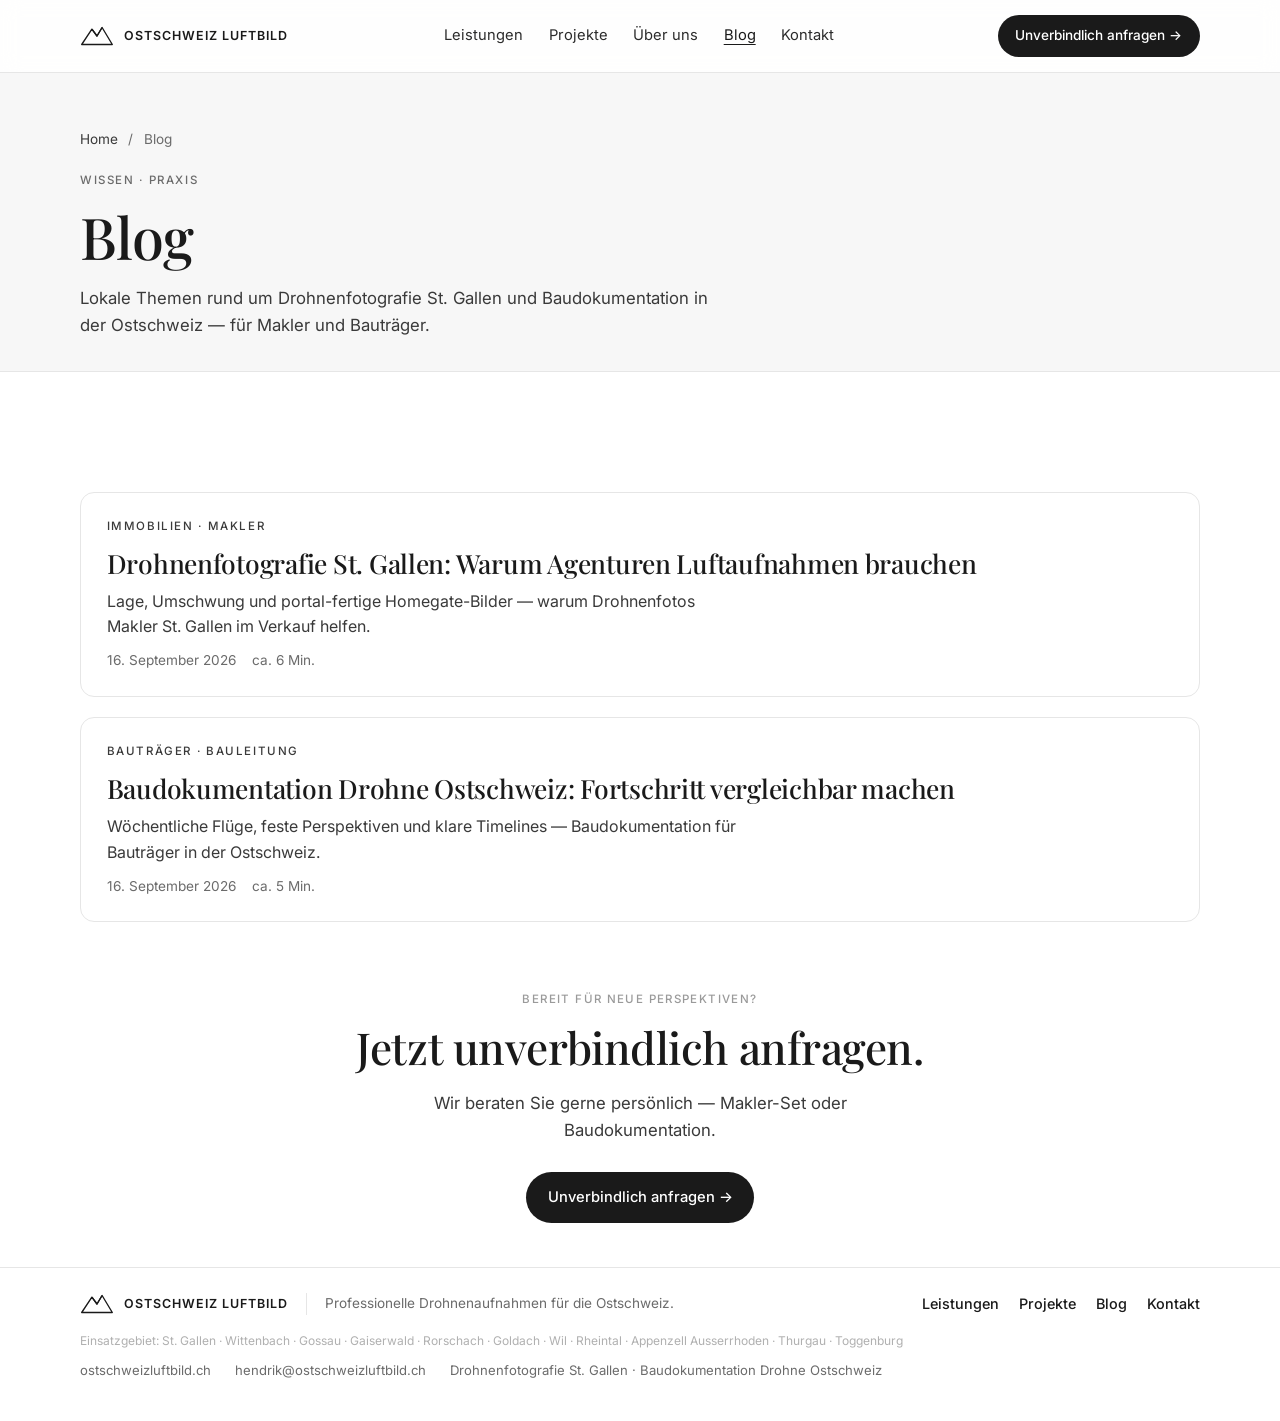
==== blog/index.html @ 4bad4fb1 "Initial Ostschweiz Luftbild site Static DE site with SEO, blog posts, CNAME for ostschweizluftbild.c" ====
<!DOCTYPE html>
<html lang="de-CH">
<head>
  <meta charset="utf-8">
  <meta name="viewport" content="width=device-width, initial-scale=1">
  <title>Blog | Ostschweiz Luftbild — Drohnenfotografie &amp; Baudokumentation</title>
  <meta name="description" content="Blog von Ostschweiz Luftbild: Drohnenfotografie St. Gallen für Makler und Baudokumentation Drohne Ostschweiz für Bauträger. Tipps, Praxis, lokale SEO-Themen.">
  <link rel="canonical" href="https://ostschweizluftbild.ch/blog/">
  <link rel="alternate" hreflang="de-CH" href="https://ostschweizluftbild.ch/blog/">
  <link rel="alternate" hreflang="de" href="https://ostschweizluftbild.ch/blog/">
  <link rel="alternate" hreflang="x-default" href="https://ostschweizluftbild.ch/blog/">
  <meta name="robots" content="index,follow,max-image-preview:large">
  <meta name="author" content="Ostschweiz Luftbild · Hendrik Aeppli">
  <meta property="og:type" content="website">
  <meta property="og:locale" content="de_CH">
  <meta property="og:site_name" content="Ostschweiz Luftbild">
  <meta property="og:url" content="https://ostschweizluftbild.ch/blog/">
  <meta property="og:title" content="Blog | Ostschweiz Luftbild">
  <meta property="og:description" content="Beiträge zu Drohnenfotografie St. Gallen und Baudokumentation Drohne Ostschweiz.">
  <meta property="og:image" content="https://ostschweizluftbild.ch/assets/og-image.jpg">
  <meta property="og:image:width" content="1200">
  <meta property="og:image:height" content="630">
  <meta name="twitter:card" content="summary_large_image">
  <meta name="twitter:title" content="Blog | Ostschweiz Luftbild">
  <meta name="twitter:description" content="Drohnenfotografie St. Gallen &amp; Baudokumentation Ostschweiz.">
  <meta name="twitter:image" content="https://ostschweizluftbild.ch/assets/og-image.jpg">
  <link rel="icon" href="../assets/logo-mark.svg" type="image/svg+xml">
  <link rel="preconnect" href="https://fonts.googleapis.com">
  <link rel="preconnect" href="https://fonts.gstatic.com" crossorigin>
  <link href="https://fonts.googleapis.com/css2?family=Inter:wght@400;500;600&family=Playfair+Display:wght@500;600&display=swap" rel="stylesheet">
  <link rel="stylesheet" href="../styles.css">
  <script type="application/ld+json">
  {
    "@context": "https://schema.org",
    "@type": "Blog",
    "name": "Ostschweiz Luftbild Blog",
    "url": "https://ostschweizluftbild.ch/blog/",
    "description": "Beiträge zu Drohnenfotografie St. Gallen und Baudokumentation Drohne Ostschweiz.",
    "publisher": {
      "@type": "Organization",
      "name": "Ostschweiz Luftbild",
      "url": "https://ostschweizluftbild.ch/",
      "email": "hendrik@ostschweizluftbild.ch"
    },
    "blogPost": [
      {
        "@type": "BlogPosting",
        "headline": "Drohnenfotografie St. Gallen: Warum Agenturen Luftaufnahmen brauchen",
        "url": "https://ostschweizluftbild.ch/blog/drohnenfotografie-st-gallen.html",
        "datePublished": "2026-09-16"
      },
      {
        "@type": "BlogPosting",
        "headline": "Baudokumentation Drohne Ostschweiz: Fortschritt vergleichbar machen",
        "url": "https://ostschweizluftbild.ch/blog/baudokumentation-drohne-ostschweiz.html",
        "datePublished": "2026-09-16"
      }
    ]
  }
  </script>
  <script type="application/ld+json">
  {
    "@context": "https://schema.org",
    "@type": "BreadcrumbList",
    "itemListElement": [
      { "@type": "ListItem", "position": 1, "name": "Home", "item": "https://ostschweizluftbild.ch/" },
      { "@type": "ListItem", "position": 2, "name": "Blog", "item": "https://ostschweizluftbild.ch/blog/" }
    ]
  }
  </script>
</head>
<body>
  <header class="site-header site-header--solid">
    <div class="container nav">
      <a class="logo" href="../" aria-label="Ostschweiz Luftbild — Startseite">
        <svg viewBox="0 0 40 28" fill="none" aria-hidden="true"><path d="M2 24 L14 6 L20 14 L26 4 L38 24 Z" stroke="currentColor" stroke-width="1.6" stroke-linejoin="round"/><path d="M14 6 L20 14 L26 4" stroke="currentColor" stroke-width="1.6" stroke-linejoin="round"/></svg>
        <span>Ostschweiz Luftbild</span>
      </a>
      <button class="nav-toggle" type="button" aria-label="Menü öffnen" aria-expanded="false"><span></span></button>
      <ul class="nav-links">
        <li><a href="../#leistungen">Leistungen</a></li>
        <li><a href="../#projekte">Projekte</a></li>
        <li><a href="../#ueber-uns">Über uns</a></li>
        <li><a class="is-active" href="./">Blog</a></li>
        <li><a href="../#kontakt">Kontakt</a></li>
      </ul>
      <a class="btn btn--dark btn--nav nav-cta" href="../#kontakt">Unverbindlich anfragen →</a>
    </div>
  </header>

  <main>
    <header class="page-hero">
      <div class="container">
        <nav aria-label="Brotkrumen">
          <ol class="breadcrumb">
            <li><a href="../">Home</a></li>
            <li aria-hidden="true">/</li>
            <li>Blog</li>
          </ol>
        </nav>
        <p class="eyebrow">Wissen · Praxis</p>
        <h1>Blog</h1>
        <p class="lead">Lokale Themen rund um Drohnenfotografie St. Gallen und Baudokumentation in der Ostschweiz — für Makler und Bauträger.</p>
      </div>
    </header>

    <section class="section" aria-label="Beiträge">
      <div class="container">
        <div class="blog-list">
          <a class="blog-card" href="drohnenfotografie-st-gallen.html">
            <p class="eyebrow">Immobilien · Makler</p>
            <h2>Drohnenfotografie St. Gallen: Warum Agenturen Luftaufnahmen brauchen</h2>
            <p>Lage, Umschwung und portal-fertige Homegate-Bilder — warum Drohnenfotos Makler St. Gallen im Verkauf helfen.</p>
            <p class="card-meta"><time datetime="2026-09-16">16. September 2026</time><span>ca. 6 Min.</span></p>
          </a>
          <a class="blog-card" href="baudokumentation-drohne-ostschweiz.html">
            <p class="eyebrow">Bauträger · Bauleitung</p>
            <h2>Baudokumentation Drohne Ostschweiz: Fortschritt vergleichbar machen</h2>
            <p>Wöchentliche Flüge, feste Perspektiven und klare Timelines — Baudokumentation für Bauträger in der Ostschweiz.</p>
            <p class="card-meta"><time datetime="2026-09-16">16. September 2026</time><span>ca. 5 Min.</span></p>
          </a>
        </div>
      </div>
    </section>

    <div class="closing-sheet" id="abschluss">
      <section class="section final-cta" aria-labelledby="cta-title">
        <div class="container">
          <p class="eyebrow">Bereit für neue Perspektiven?</p>
          <h2 id="cta-title">Jetzt unverbindlich anfragen.</h2>
          <p class="lead">Wir beraten Sie gerne persönlich — Makler-Set oder Baudokumentation.</p>
          <a class="btn btn--dark" href="../#kontakt">Unverbindlich anfragen →</a>
        </div>
      </section>

      <footer class="site-footer">
        <div class="container">
          <div class="footer-row">
            <div class="footer-brand">
              <a class="logo" href="../">
                <svg viewBox="0 0 40 28" fill="none" aria-hidden="true"><path d="M2 24 L14 6 L20 14 L26 4 L38 24 Z" stroke="currentColor" stroke-width="1.6" stroke-linejoin="round"/><path d="M14 6 L20 14 L26 4" stroke="currentColor" stroke-width="1.6" stroke-linejoin="round"/></svg>
                <span>Ostschweiz Luftbild</span>
              </a>
              <span class="tag">Professionelle Drohnenaufnahmen für die Ostschweiz.</span>
            </div>
            <ul class="footer-links">
              <li><a href="../#leistungen">Leistungen</a></li>
              <li><a href="../#projekte">Projekte</a></li>
              <li><a href="./">Blog</a></li>
              <li><a href="../#kontakt">Kontakt</a></li>
            </ul>
          </div>
          <p class="footer-geo">Einsatzgebiet: St. Gallen · Wittenbach · Gossau · Gaiserwald · Rorschach · Goldach · Wil · Rheintal · Appenzell Ausserrhoden · Thurgau · Toggenburg</p>
          <div class="footer-meta">
            <span>ostschweizluftbild.ch</span>
            <a href="mailto:hendrik@ostschweizluftbild.ch">hendrik@ostschweizluftbild.ch</a>
            <span>Drohnenfotografie St. Gallen · Baudokumentation Drohne Ostschweiz</span>
          </div>
        </div>
      </footer>
    </div>
  </main>

  <script src="../js/main.js" defer></script>
</body>
</html>
---- styles.css ----
/* Ostschweiz Luftbild — homepage mockup v2 match */
:root {
  --ink: #1A1A1A;
  --ink-soft: #3A3A3A;
  --muted: #6B6B6B;
  --line: #E6E6E6;
  --bg: #FFFFFF;
  --bg-soft: #F7F7F7;
  --accent: #2F5F9E;
  --radius: 14px;
  --radius-pill: 999px;
  --shadow: 0 8px 30px rgba(0,0,0,.06);
  --max: 1120px;
  --nav-h: 72px;
  --font-sans: "Inter", system-ui, -apple-system, Segoe UI, Roboto, sans-serif;
  --font-serif: "Playfair Display", Georgia, "Times New Roman", serif;
}

*, *::before, *::after { box-sizing: border-box; }
html { scroll-behavior: smooth; }
body {
  margin: 0;
  font-family: var(--font-sans);
  color: var(--ink);
  background: var(--bg);
  line-height: 1.6;
  -webkit-font-smoothing: antialiased;
  text-rendering: optimizeLegibility;
}
img { max-width: 100%; height: auto; display: block; }
a { color: inherit; text-decoration: none; }
a:hover { opacity: .85; }
button { font: inherit; cursor: pointer; border: 0; background: none; }
.container { width: min(100% - 2.5rem, var(--max)); margin-inline: auto; }
.sr-only {
  position: absolute; width: 1px; height: 1px; padding: 0; margin: -1px;
  overflow: hidden; clip: rect(0,0,0,0); white-space: nowrap; border: 0;
}
:focus-visible {
  outline: 2px solid var(--accent);
  outline-offset: 3px;
}

/* Typography */
.eyebrow {
  font-size: .72rem;
  letter-spacing: .14em;
  text-transform: uppercase;
  font-weight: 500;
  color: var(--muted);
  margin: 0 0 .85rem;
}
h1, h2, .serif { font-family: var(--font-serif); font-weight: 500; letter-spacing: -.01em; line-height: 1.15; }
h1 { font-size: clamp(2.4rem, 5vw, 3.6rem); margin: 0 0 1rem; }
h2 { font-size: clamp(1.85rem, 3.4vw, 2.55rem); margin: 0 0 1rem; }
.lead { font-size: 1.05rem; color: var(--ink-soft); max-width: 36rem; }
.muted { color: var(--muted); }

/* Buttons */
.btn {
  display: inline-flex;
  align-items: center;
  gap: .55rem;
  padding: .85rem 1.35rem;
  border-radius: var(--radius-pill);
  font-size: .92rem;
  font-weight: 500;
  transition: transform .2s ease, background .2s ease, color .2s ease, box-shadow .2s ease;
  white-space: nowrap;
}
.btn:hover { transform: translateY(-1px); opacity: 1; }
.btn--dark { background: var(--ink); color: #fff; }
.btn--dark:hover { background: #000; }
.btn--light { background: #fff; color: var(--ink); }
.btn--light:hover { box-shadow: var(--shadow); }
.btn--nav { padding: .65rem 1.1rem; font-size: .85rem; }
.link-accent {
  color: var(--accent);
  font-weight: 500;
  text-decoration: underline;
  text-underline-offset: 3px;
}
.link-accent:hover { opacity: .8; }

/* Nav — over hero, light */
.site-header {
  position: absolute;
  inset: 0 0 auto 0;
  z-index: 50;
  color: #fff;
}
.nav {
  display: flex;
  align-items: center;
  justify-content: space-between;
  gap: 1.5rem;
  min-height: var(--nav-h);
  padding-block: .75rem;
}
.logo {
  display: inline-flex;
  align-items: center;
  gap: .65rem;
  font-size: .78rem;
  letter-spacing: .08em;
  font-weight: 600;
  text-transform: uppercase;
  flex-shrink: 0;
}
.logo svg { width: 34px; height: 24px; color: currentColor; }
.nav-links {
  display: flex;
  align-items: center;
  gap: 1.6rem;
  list-style: none;
  margin: 0;
  padding: 0;
  font-size: .92rem;
}
.nav-links a { opacity: .92; }
.nav-links a:hover { opacity: 1; text-decoration: underline; text-underline-offset: 4px; }
.nav-cta { margin-left: .5rem; }
.nav-toggle {
  display: none;
  width: 44px; height: 44px;
  border-radius: 10px;
  border: 1px solid rgba(255,255,255,.35);
  color: #fff;
  align-items: center;
  justify-content: center;
}
.nav-toggle span {
  display: block; width: 18px; height: 1.5px; background: currentColor; position: relative;
}
.nav-toggle span::before, .nav-toggle span::after {
  content: ""; position: absolute; left: 0; width: 18px; height: 1.5px; background: currentColor;
}
.nav-toggle span::before { top: -6px; }
.nav-toggle span::after { top: 6px; }

/* Hero — full-bleed lakeside from mockup crop */
.hero {
  position: relative;
  min-height: min(88vh, 780px);
  display: flex;
  align-items: center;
  color: #fff;
  overflow: hidden;
}
.hero__media {
  position: absolute; inset: 0;
}
.hero__media img {
  width: 100%; height: 100%;
  object-fit: cover;
  object-position: 72% center; /* keep luxury apartments / lake on the right as in mockup */
}
.hero__media::after {
  content: "";
  position: absolute; inset: 0;
  background:
    linear-gradient(90deg, rgba(8,10,14,.58) 0%, rgba(8,10,14,.32) 42%, rgba(8,10,14,.12) 70%, rgba(8,10,14,.08) 100%),
    linear-gradient(180deg, rgba(8,10,14,.28) 0%, transparent 32%, rgba(8,10,14,.35) 100%);
}
.hero__content {
  position: relative;
  z-index: 1;
  padding: calc(var(--nav-h) + 2.5rem) 0 3rem;
  width: min(100% - 2.5rem, var(--max));
  margin-inline: auto;
}
.hero .eyebrow { color: rgba(255,255,255,.88); margin-bottom: 1rem; }
.hero h1 { max-width: 14ch; }
.hero .lead {
  color: rgba(255,255,255,.92);
  margin: 0 0 1.6rem;
  max-width: 32rem;
}
.hero-stats {
  display: flex;
  flex-wrap: wrap;
  gap: 0;
  margin-top: 2.75rem;
  padding-top: 0;
  border-top: 0;
  max-width: 46rem;
}
.hero-stat {
  padding-right: 2rem;
  margin-right: 2rem;
  border-right: 1px solid rgba(255,255,255,.35);
}
.hero-stat:last-child {
  border-right: 0;
  margin-right: 0;
  padding-right: 0;
}
.hero-stat strong {
  display: block;
  font-family: var(--font-serif);
  font-size: clamp(1.2rem, 2.2vw, 1.5rem);
  font-weight: 500;
  line-height: 1.15;
}
.hero-stat span {
  display: block;
  font-size: .85rem;
  opacity: .88;
  margin-top: .25rem;
}

/* Sections */
.section { padding: 5.5rem 0; }
.section--soft { background: var(--bg-soft); }
.section--trust { padding: 3.5rem 0 5rem; }
.section-head {
  display: grid;
  grid-template-columns: 1.15fr .85fr;
  gap: 2.5rem;
  align-items: end;
  margin-bottom: 2.75rem;
}
.section-head p { margin: 0; color: var(--ink-soft); font-size: 1rem; line-height: 1.65; }

/* Service cards */
.cards {
  display: grid;
  grid-template-columns: 1fr 1fr;
  gap: 1.5rem;
}
.card {
  background: #fff;
  border: 1px solid var(--line);
  border-radius: calc(var(--radius) + 4px);
  overflow: hidden;
  box-shadow: var(--shadow);
  display: flex;
  flex-direction: column;
  transition: transform .25s ease, box-shadow .25s ease;
}
.card:hover { transform: translateY(-3px); box-shadow: 0 14px 40px rgba(0,0,0,.08); opacity: 1; }
.card__media {
  aspect-ratio: 16 / 10;
  overflow: hidden;
  background: #ddd;
}
.card__media img { width: 100%; height: 100%; object-fit: cover; object-position: center; }
.card__body {
  padding: 1.25rem 1.35rem 1.35rem;
  display: flex;
  align-items: flex-start;
  justify-content: space-between;
  gap: 1rem;
}
.card__body h3 {
  font-family: var(--font-serif);
  font-size: 1.35rem;
  font-weight: 500;
  margin: 0 0 .35rem;
}
.card__body p { margin: 0; color: var(--muted); font-size: .95rem; }
.card-arrow {
  flex-shrink: 0;
  width: 40px; height: 40px;
  border-radius: 50%;
  border: 1px solid var(--line);
  display: grid; place-items: center;
  color: var(--ink);
  transition: background .2s, color .2s;
}
.card:hover .card-arrow { background: var(--ink); color: #fff; border-color: var(--ink); }
.section-cta { text-align: center; margin-top: 2.5rem; }

/* Trust row — 4 icons with vertical dividers */
.trust-row {
  display: grid;
  grid-template-columns: repeat(4, 1fr);
  gap: 0;
  padding: 0;
}
.trust-item {
  display: grid;
  grid-template-columns: auto 1fr;
  gap: .9rem;
  align-items: start;
  padding: .5rem 1.5rem;
  border-right: 1px solid var(--line);
}
.trust-item:first-child { padding-left: 0; }
.trust-item:last-child { border-right: 0; padding-right: 0; }
.trust-item svg {
  width: 28px; height: 28px;
  stroke: var(--ink); fill: none; stroke-width: 1.5;
  margin-top: .15rem;
}
.trust-item h3 {
  margin: 0 0 .2rem;
  font-size: .98rem;
  font-weight: 600;
  font-family: var(--font-sans);
}
.trust-item p {
  margin: 0;
  font-size: .88rem;
  color: var(--muted);
}

/* Heimat band + closing sheet (mockup bottom) */
.heimat {
  position: relative;
  min-height: 520px;
  display: flex;
  align-items: center;
  color: #fff;
  overflow: visible;
  z-index: 0;
  border: 0;
}
.heimat__media { position: absolute; inset: 0; border-radius: 0; overflow: hidden; }
.heimat__media img {
  width: 100%; height: 100%;
  object-fit: cover;
  object-position: 55% center;
}
.heimat__media::after {
  content: "";
  position: absolute; inset: 0;
  background: linear-gradient(90deg, rgba(12,14,18,.52) 0%, rgba(12,14,18,.25) 48%, rgba(12,14,18,.1) 100%);
}
.heimat__content { position: relative; z-index: 1; padding: 5.5rem 0 7.5rem; }
.heimat .eyebrow { color: rgba(255,255,255,.88); }
.heimat h2 { max-width: 14ch; color: #fff; }
.heimat .lead { color: rgba(255,255,255,.92); margin-bottom: 1.5rem; }

/* White sheet overlapping heimat — soft card, NO side borders/strokes */
.closing-sheet {
  position: relative;
  z-index: 2;
  margin: -4.5rem 0 0;
  background: #fff;
  border: 0;
  outline: 0;
  box-shadow: none;
  /* Large rounded top + bottom — continuous white sheet, no vertical umrandung */
  border-radius: 48px 48px 48px 48px;
  padding-top: .5rem;
  padding-bottom: 0;
  overflow: hidden;
}
@media (min-width: 900px) {
  .closing-sheet {
    border-radius: 72px;
    margin-top: -5.5rem;
  }
}
/* Kill any leftover borders on footer inside the sheet */
.closing-sheet .site-footer {
  border-top: 1px solid rgba(0,0,0,.06);
  border-left: 0;
  border-right: 0;
  border-bottom: 0;
}

/* Baudoku carousel */
.baudoku {
  display: grid;
  grid-template-columns: 1.55fr .85fr;
  gap: 2.5rem;
  align-items: center;
}

.baudoku-heading {
  font-size: clamp(1.55rem, 2.8vw, 2rem);
  margin: 0 0 .4rem;
}
.baudoku-seo {
  font-size: .92rem;
  margin: 0 0 1.1rem;
  max-width: 36rem;
}
.baudoku__quote {
  font-family: var(--font-serif);
  font-size: clamp(1.55rem, 2.6vw, 2.1rem);
  line-height: 1.25;
  margin: 0;
  max-width: 18ch;
  font-weight: 500;
}
.carousel {
  position: relative;
  display: grid;
  grid-template-columns: auto 1fr auto;
  gap: .75rem;
  align-items: center;
}
.carousel__viewport {
  overflow: hidden;
  border-radius: var(--radius);
}
.carousel__track {
  display: flex;
  gap: 1rem;
  overflow-x: auto;
  scroll-snap-type: x mandatory;
  scrollbar-width: none;
  -ms-overflow-style: none;
  padding-bottom: .25rem;
}
.carousel__track::-webkit-scrollbar { display: none; }
.carousel__slide {
  flex: 0 0 min(220px, 70%);
  scroll-snap-align: start;
  margin: 0;
}
.carousel__slide figcaption {
  font-size: .78rem;
  color: var(--muted);
  margin-bottom: .45rem;
}
.carousel__slide figcaption strong {
  color: var(--ink);
  font-weight: 600;
}
.carousel__slide img {
  width: 100%;
  aspect-ratio: 4 / 3;
  object-fit: cover;
  border-radius: 10px;
  background: #ddd;
}
.carousel__btn {
  width: 42px; height: 42px;
  border-radius: 50%;
  border: 1px solid var(--line);
  background: #fff;
  display: grid; place-items: center;
  color: var(--ink);
  transition: background .2s, color .2s;
}
.carousel__btn:hover { background: var(--ink); color: #fff; }
.carousel__btn:disabled { opacity: .35; cursor: not-allowed; }

/* BAZL strip */
.bazl {
  display: grid;
  grid-template-columns: 1.1fr 1.2fr auto;
  gap: 2rem;
  align-items: center;
  padding: 2.5rem;
  background: var(--bg-soft);
  border-radius: calc(var(--radius) + 6px);
  border: 1px solid var(--line);
}
.bazl p { margin: 0 0 1rem; color: var(--ink-soft); }
.bazl-badges {
  display: flex;
  flex-direction: column;
  gap: 1rem;
  color: var(--accent);
  font-weight: 600;
  font-size: .95rem;
  min-width: 10rem;
}
.bazl-badge {
  display: inline-flex;
  align-items: center;
  gap: .55rem;
}
.bazl-badge svg { width: 28px; height: 28px; }

/* Offer — conversion block only */
.offer {
  margin: 0 0 2.5rem;
  padding: 1.35rem 1.5rem;
  border: 1px dashed #cfcfcf;
  border-radius: var(--radius);
  background: #fff;
  display: flex;
  flex-wrap: wrap;
  gap: 1rem;
  align-items: center;
  justify-content: space-between;
}
.offer strong { font-weight: 600; }
.offer p { margin: 0; color: var(--ink-soft); max-width: 42rem; font-size: .95rem; }

/* Final CTA inside closing sheet */
.closing-sheet .final-cta {
  text-align: center;
  padding-top: 3.75rem;
  padding-bottom: 2.75rem;
}
.closing-sheet .final-cta .eyebrow {
  letter-spacing: .12em;
  color: #9a9a9a;
}
.closing-sheet .final-cta h2 {
  font-size: clamp(2rem, 4vw, 2.75rem);
  margin-bottom: .85rem;
}
.closing-sheet .final-cta .lead {
  margin-inline: auto;
  margin-bottom: 1.65rem;
  max-width: 34rem;
}
.closing-sheet .final-cta .btn { margin-top: .15rem; }

/* Contact */
.kontakt-grid {
  display: grid;
  grid-template-columns: 1fr 1fr;
  gap: 2.5rem;
  align-items: start;
}
.kontakt form {
  display: grid;
  gap: .9rem;
}
.field label {
  display: block;
  font-size: .85rem;
  font-weight: 500;
  margin-bottom: .35rem;
}
.field input, .field textarea, .field select {
  width: 100%;
  padding: .8rem .95rem;
  border: 1px solid var(--line);
  border-radius: 10px;
  font: inherit;
  background: #fff;
  color: var(--ink);
}
.field input:focus, .field textarea:focus, .field select:focus {
  outline: 2px solid var(--accent);
  outline-offset: 1px;
  border-color: transparent;
}
.form-note { font-size: .82rem; color: var(--muted); margin: 0; }
.contact-card {
  background: var(--bg-soft);
  border-radius: var(--radius);
  padding: 1.75rem;
  border: 1px solid var(--line);
}
.contact-card h3 {
  font-family: var(--font-serif);
  font-size: 1.4rem;
  margin: 0 0 .75rem;
  font-weight: 500;
}
.contact-card a { color: var(--accent); font-weight: 500; }

/* Footer — seamless under CTA sheet */
.closing-sheet .site-footer {
  border-top: 1px solid var(--line);
  padding: 1.5rem 0 2.5rem;
  background: transparent;
}
.site-footer {
  border-top: 1px solid var(--line);
  padding: 1.75rem 0 2.25rem;
}
.footer-row {
  display: flex;
  flex-wrap: wrap;
  align-items: center;
  justify-content: space-between;
  gap: 1.25rem;
}
.footer-brand {
  display: flex;
  flex-wrap: wrap;
  align-items: center;
  gap: .85rem 1.1rem;
  font-size: .9rem;
}
.footer-brand .logo { color: var(--ink); }
.footer-brand .tag {
  color: var(--muted);
  padding-left: 1.1rem;
  border-left: 1px solid var(--line);
  font-size: .85rem;
}
.footer-links {
  display: flex;
  flex-wrap: wrap;
  gap: 1.25rem;
  list-style: none;
  margin: 0;
  padding: 0;
  font-size: .9rem;
}
.footer-meta {
  margin-top: 1.25rem;
  display: flex;
  flex-wrap: wrap;
  gap: .75rem 1.5rem;
  font-size: .82rem;
  color: var(--muted);
}
.footer-meta a { color: var(--muted); }
.footer-meta a:hover { color: var(--ink); }

/* Mobile */
@media (max-width: 900px) {
  .nav-links, .nav-cta { display: none; }
  .nav-toggle { display: inline-flex; }
  .site-header.is-open {
    position: fixed;
    background: rgba(12,14,18,.96);
    inset: 0 0 auto 0;
    padding-bottom: 1rem;
  }
  .site-header.is-open .nav { flex-wrap: wrap; }
  .site-header.is-open .nav-links {
    display: flex;
    flex-direction: column;
    width: 100%;
    align-items: flex-start;
    gap: 1rem;
    padding: .5rem 0 1rem;
  }
  .site-header.is-open .nav-cta {
    display: inline-flex;
    margin: 0;
  }
  .section-head, .cards, .baudoku, .kontakt-grid, .bazl {
    grid-template-columns: 1fr;
  }
  .trust-row { grid-template-columns: 1fr 1fr; }
  .trust-item {
    border-right: 0;
    padding: 1rem 0;
    border-bottom: 1px solid var(--line);
  }
  .hero-stat {
    border-right: 0;
    margin: 0 1.5rem 1rem 0;
    padding: 0;
  }
  .bazl-badges { flex-direction: row; flex-wrap: wrap; gap: 1.25rem; }
  .footer-brand .tag { border-left: 0; padding-left: 0; width: 100%; }
}
@media (max-width: 560px) {
  .trust-row { grid-template-columns: 1fr; }
  .hero { min-height: 78vh; }
  .carousel__btn { display: none; }
  .carousel { grid-template-columns: 1fr; }
}
@media (prefers-reduced-motion: reduce) {
  html { scroll-behavior: auto; }
  *, *::before, *::after {
    animation-duration: .01ms !important;
    transition-duration: .01ms !important;
  }
}

/* FAQ */
.faq-list {
  display: grid;
  gap: .75rem;
  max-width: 44rem;
  margin-top: 1.5rem;
}
.faq-item {
  border: 1px solid var(--line);
  border-radius: var(--radius);
  background: #fff;
  padding: 0;
}
.faq-item summary {
  cursor: pointer;
  font-weight: 600;
  padding: 1rem 1.25rem;
  list-style: none;
}
.faq-item summary::-webkit-details-marker { display: none; }
.faq-item summary::after {
  content: "+";
  float: right;
  font-weight: 400;
  color: var(--muted);
}
.faq-item[open] summary::after { content: "–"; }
.faq-item p {
  margin: 0;
  padding: 0 1.25rem 1.15rem;
  color: var(--ink-soft);
  font-size: .98rem;
}

/* Footer geo line */
.footer-geo {
  margin: 1.25rem 0 0;
  font-size: .82rem;
  color: var(--muted);
  line-height: 1.5;
  max-width: 52rem;
}

.closing-sheet .footer-links a { color: var(--ink); font-weight: 500; }
.closing-sheet .footer-geo { margin-top: 1rem; font-size: .75rem; color: #b0b0b0; }
.closing-sheet .footer-meta { margin-top: .65rem; }

/* —— Interior / blog pages —— */
.site-header--solid {
  position: sticky;
  top: 0;
  color: var(--ink);
  background: rgba(255,255,255,.92);
  backdrop-filter: saturate(1.2) blur(10px);
  border-bottom: 1px solid var(--line);
}
.site-header--solid .nav-toggle span,
.site-header--solid .nav-toggle span::before,
.site-header--solid .nav-toggle span::after {
  background: var(--ink);
}
.site-header--solid .nav-links a.is-active {
  opacity: 1;
  text-decoration: underline;
  text-underline-offset: 4px;
}

.page-hero {
  padding: 3.5rem 0 2rem;
  background: var(--bg-soft);
  border-bottom: 1px solid var(--line);
}
.page-hero .breadcrumb {
  display: flex;
  flex-wrap: wrap;
  gap: .4rem .65rem;
  font-size: .85rem;
  color: var(--muted);
  margin: 0 0 1.25rem;
  list-style: none;
  padding: 0;
}
.page-hero .breadcrumb a { color: var(--ink-soft); }
.page-hero .breadcrumb a:hover { color: var(--accent); opacity: 1; }
.page-hero h1 { max-width: 22ch; }
.page-hero .lead { margin: 0; max-width: 40rem; }
.page-meta {
  display: flex;
  flex-wrap: wrap;
  gap: .5rem 1.25rem;
  margin: 1.25rem 0 0;
  font-size: .88rem;
  color: var(--muted);
}

.article {
  padding: 2.75rem 0 1rem;
}
.article__grid {
  display: grid;
  grid-template-columns: minmax(0, 1fr) 16rem;
  gap: 3rem;
  align-items: start;
}
.prose {
  max-width: 42rem;
  font-size: 1.05rem;
  color: var(--ink-soft);
}
.prose h2 {
  margin-top: 2.25rem;
  margin-bottom: .85rem;
  color: var(--ink);
  font-size: clamp(1.45rem, 2.4vw, 1.85rem);
}
.prose h3 {
  margin-top: 1.75rem;
  margin-bottom: .55rem;
  font-family: var(--font-serif);
  font-weight: 500;
  font-size: 1.2rem;
  color: var(--ink);
}
.prose p { margin: 0 0 1.1rem; }
.prose ul, .prose ol {
  margin: 0 0 1.25rem;
  padding-left: 1.2rem;
}
.prose li { margin-bottom: .45rem; }
.prose strong { color: var(--ink); font-weight: 600; }
.prose a { color: var(--accent); text-decoration: underline; text-underline-offset: 3px; }
.prose a:hover { opacity: .85; }
.prose blockquote {
  margin: 1.75rem 0;
  padding: 1.1rem 1.35rem;
  border-left: 3px solid var(--accent);
  background: var(--bg-soft);
  border-radius: 0 var(--radius) var(--radius) 0;
  color: var(--ink);
  font-family: var(--font-serif);
  font-size: 1.15rem;
  line-height: 1.45;
}

.article-aside {
  position: sticky;
  top: calc(var(--nav-h) + 1.25rem);
  padding: 1.25rem;
  background: var(--bg-soft);
  border: 1px solid var(--line);
  border-radius: var(--radius);
}
.article-aside h2 {
  font-family: var(--font-sans);
  font-size: .78rem;
  letter-spacing: .12em;
  text-transform: uppercase;
  font-weight: 600;
  margin: 0 0 .85rem;
  color: var(--muted);
}
.article-aside ul {
  list-style: none;
  margin: 0;
  padding: 0;
  display: grid;
  gap: .55rem;
}
.article-aside a {
  font-size: .92rem;
  color: var(--ink-soft);
  font-weight: 500;
}
.article-aside a:hover { color: var(--accent); opacity: 1; }
.article-aside .aside-cta {
  margin-top: 1.25rem;
  padding-top: 1.15rem;
  border-top: 1px solid var(--line);
  font-size: .9rem;
  color: var(--ink-soft);
}
.article-aside .aside-cta .btn { margin-top: .85rem; width: 100%; justify-content: center; }

.soft-offer {
  margin: 2.5rem 0 0;
  padding: 1.35rem 1.5rem;
  border: 1px solid var(--line);
  border-radius: var(--radius);
  background: #fff;
  max-width: 42rem;
}
.soft-offer p { margin: 0 0 1rem; color: var(--ink-soft); }
.soft-offer p:last-child { margin-bottom: 0; }

.blog-list {
  display: grid;
  gap: 1.25rem;
  margin-top: 2rem;
}
.blog-card {
  display: grid;
  gap: .65rem;
  padding: 1.5rem 1.6rem;
  border: 1px solid var(--line);
  border-radius: var(--radius);
  background: #fff;
  transition: box-shadow .2s ease, border-color .2s ease;
}
.blog-card:hover {
  opacity: 1;
  box-shadow: var(--shadow);
  border-color: #d8d8d8;
}
.blog-card .eyebrow { margin-bottom: .15rem; }
.blog-card h2 {
  font-size: clamp(1.35rem, 2.2vw, 1.65rem);
  margin: 0;
  color: var(--ink);
}
.blog-card p { margin: 0; color: var(--ink-soft); max-width: 40rem; }
.blog-card .card-meta {
  font-size: .85rem;
  color: var(--muted);
  display: flex;
  flex-wrap: wrap;
  gap: .5rem 1rem;
}

@media (max-width: 900px) {
  .article__grid { grid-template-columns: 1fr; }
  .article-aside { position: static; }
}

/* page bg for rounded closing sheet corners */
body {
  background: #f3f3f1;
}
main {
  background: #fff;
}
.heimat {
  background: #111;
}
.closing-sheet {
  margin-left: 0;
  margin-right: 0;
  width: 100%;
}
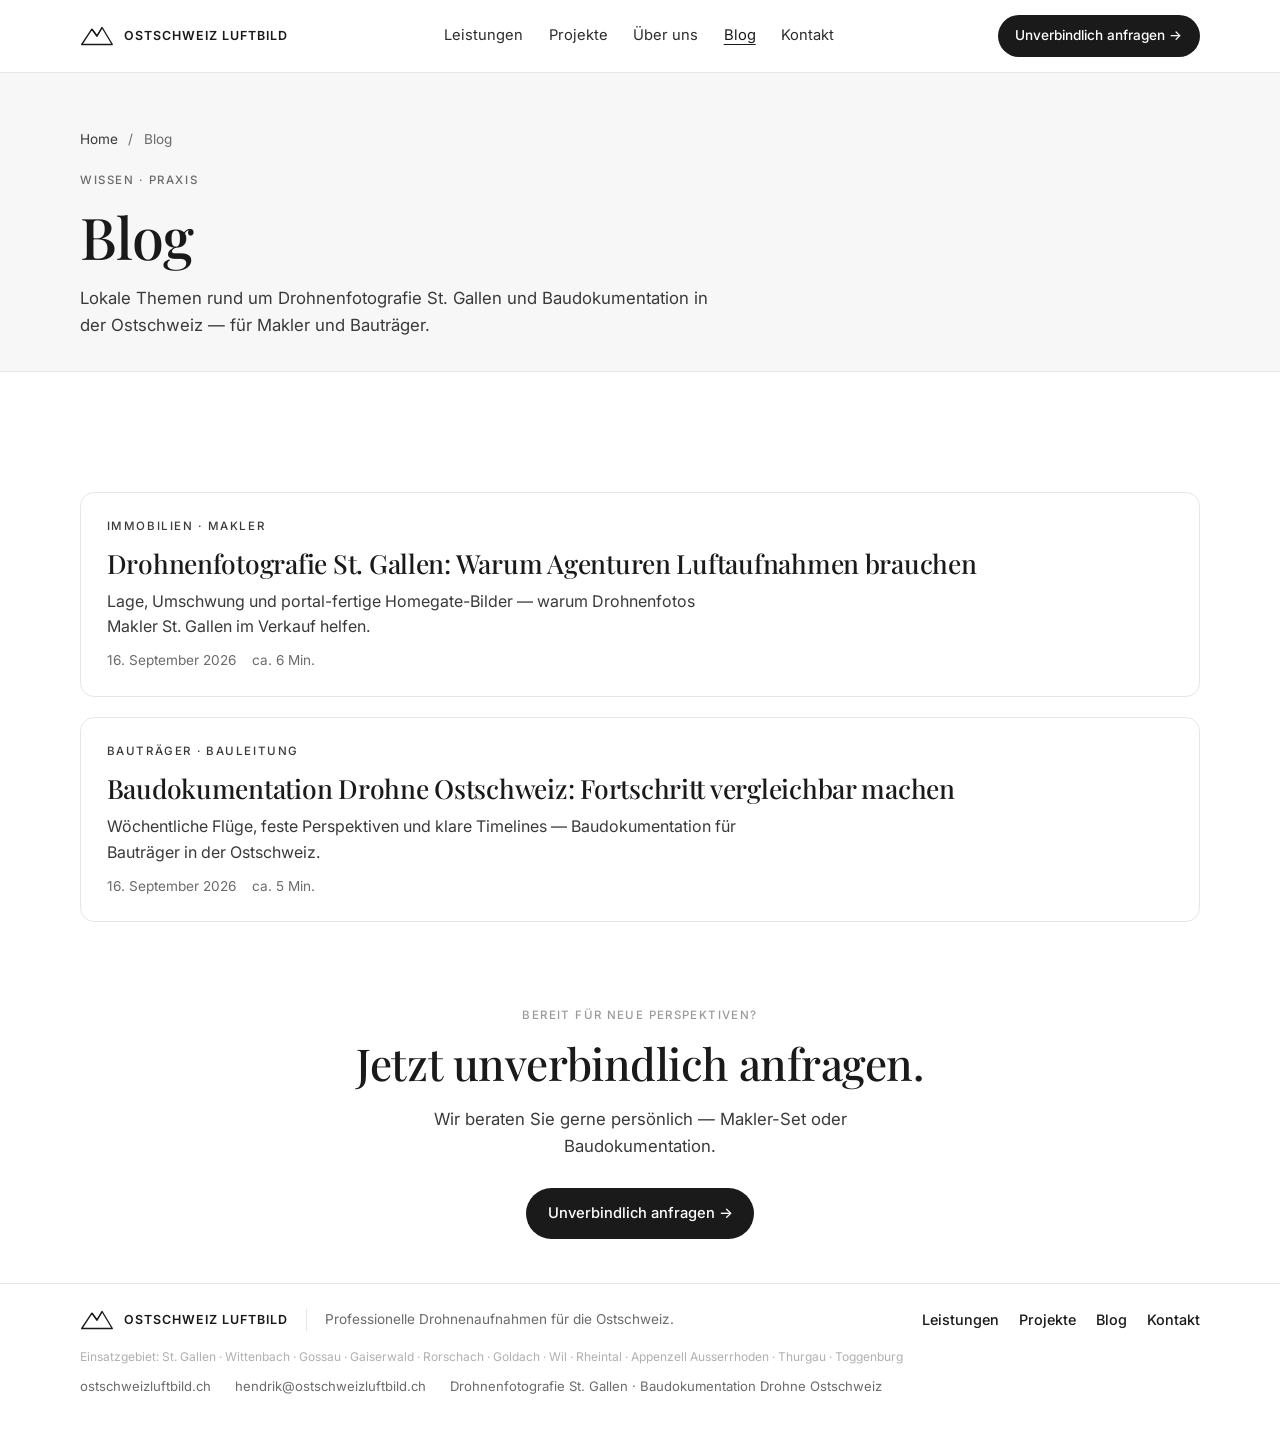
==== commit d7e82b9b: "Move contact form to /kontakt.html; full-bleed bottom CTA with new Heimat still" ====
--- a/blog/index.html
+++ b/blog/index.html
@@ -6,9 +6,6 @@
   <title>Blog | Ostschweiz Luftbild — Drohnenfotografie &amp; Baudokumentation</title>
   <meta name="description" content="Blog von Ostschweiz Luftbild: Drohnenfotografie St. Gallen für Makler und Baudokumentation Drohne Ostschweiz für Bauträger. Tipps, Praxis, lokale SEO-Themen.">
   <link rel="canonical" href="https://ostschweizluftbild.ch/blog/">
-  <link rel="alternate" hreflang="de-CH" href="https://ostschweizluftbild.ch/blog/">
-  <link rel="alternate" hreflang="de" href="https://ostschweizluftbild.ch/blog/">
-  <link rel="alternate" hreflang="x-default" href="https://ostschweizluftbild.ch/blog/">
   <meta name="robots" content="index,follow,max-image-preview:large">
   <meta name="author" content="Ostschweiz Luftbild · Hendrik Aeppli">
   <meta property="og:type" content="website">
@@ -70,7 +67,8 @@
   </script>
 </head>
 <body>
-  <header class="site-header site-header--solid">
+  <a class="skip-link" href="#inhalt">Zum Inhalt springen</a>
+<header class="site-header site-header--solid">
     <div class="container nav">
       <a class="logo" href="../" aria-label="Ostschweiz Luftbild — Startseite">
         <svg viewBox="0 0 40 28" fill="none" aria-hidden="true"><path d="M2 24 L14 6 L20 14 L26 4 L38 24 Z" stroke="currentColor" stroke-width="1.6" stroke-linejoin="round"/><path d="M14 6 L20 14 L26 4" stroke="currentColor" stroke-width="1.6" stroke-linejoin="round"/></svg>
@@ -82,13 +80,13 @@
         <li><a href="../#projekte">Projekte</a></li>
         <li><a href="../#ueber-uns">Über uns</a></li>
         <li><a class="is-active" href="./">Blog</a></li>
-        <li><a href="../#kontakt">Kontakt</a></li>
+        <li><a href="../kontakt.html">Kontakt</a></li>
       </ul>
-      <a class="btn btn--dark btn--nav nav-cta" href="../#kontakt">Unverbindlich anfragen →</a>
+      <a class="btn btn--dark btn--nav nav-cta" href="../kontakt.html">Unverbindlich anfragen →</a>
     </div>
   </header>
 
-  <main>
+  <main id="inhalt" tabindex="-1">
     <header class="page-hero">
       <div class="container">
         <nav aria-label="Brotkrumen">
@@ -129,7 +127,7 @@
           <p class="eyebrow">Bereit für neue Perspektiven?</p>
           <h2 id="cta-title">Jetzt unverbindlich anfragen.</h2>
           <p class="lead">Wir beraten Sie gerne persönlich — Makler-Set oder Baudokumentation.</p>
-          <a class="btn btn--dark" href="../#kontakt">Unverbindlich anfragen →</a>
+          <a class="btn btn--dark" href="../kontakt.html">Unverbindlich anfragen →</a>
         </div>
       </section>
 
@@ -147,7 +145,7 @@
               <li><a href="../#leistungen">Leistungen</a></li>
               <li><a href="../#projekte">Projekte</a></li>
               <li><a href="./">Blog</a></li>
-              <li><a href="../#kontakt">Kontakt</a></li>
+              <li><a href="../kontakt.html">Kontakt</a></li>
             </ul>
           </div>
           <p class="footer-geo">Einsatzgebiet: St. Gallen · Wittenbach · Gossau · Gaiserwald · Rorschach · Goldach · Wil · Rheintal · Appenzell Ausserrhoden · Thurgau · Toggenburg</p>
--- a/styles.css
+++ b/styles.css
@@ -41,6 +41,28 @@
   outline-offset: 3px;
 }
 
+/* Skip link (a11y) */
+.skip-link {
+  position: absolute;
+  left: 1rem;
+  top: -4rem;
+  z-index: 10000;
+  padding: .65rem 1rem;
+  background: var(--ink);
+  color: #fff;
+  border-radius: 8px;
+  font-weight: 500;
+  font-size: .9rem;
+  transition: top .15s ease;
+}
+.skip-link:focus,
+.skip-link:focus-visible {
+  top: 1rem;
+  outline: 2px solid var(--accent);
+  outline-offset: 3px;
+  opacity: 1;
+}
+
 /* Typography */
 .eyebrow {
   font-size: .72rem;
@@ -153,7 +175,12 @@
 .hero__media img {
   width: 100%; height: 100%;
   object-fit: cover;
-  object-position: 72% center; /* keep luxury apartments / lake on the right as in mockup */
+  object-position: 78% 55%; /* desktop: apartments + lake on the right */
+}
+@media (max-width: 767px) {
+  .hero__media img {
+    object-position: center 42%; /* mobile portrait: keep building + lake stacked */
+  }
 }
 .hero__media::after {
   content: "";
@@ -308,19 +335,20 @@
 /* Heimat band + closing sheet (mockup bottom) */
 .heimat {
   position: relative;
-  min-height: 520px;
+  min-height: min(62vh, 560px);
   display: flex;
   align-items: center;
   color: #fff;
-  overflow: visible;
+  overflow: hidden;
   z-index: 0;
   border: 0;
+  width: 100%;
 }
 .heimat__media { position: absolute; inset: 0; border-radius: 0; overflow: hidden; }
 .heimat__media img {
   width: 100%; height: 100%;
   object-fit: cover;
-  object-position: 55% center;
+  object-position: 62% 45%;
 }
 .heimat__media::after {
   content: "";
@@ -332,25 +360,25 @@
 .heimat h2 { max-width: 14ch; color: #fff; }
 .heimat .lead { color: rgba(255,255,255,.92); margin-bottom: 1.5rem; }
 
-/* White sheet overlapping heimat — soft card, NO side borders/strokes */
+/* White CTA+footer overlapping heimat — FULL BLEED, no side Ränder / rounded gaps */
 .closing-sheet {
   position: relative;
   z-index: 2;
-  margin: -4.5rem 0 0;
+  margin: -3.5rem 0 0;
   background: #fff;
   border: 0;
   outline: 0;
   box-shadow: none;
-  /* Large rounded top + bottom — continuous white sheet, no vertical umrandung */
-  border-radius: 48px 48px 48px 48px;
+  border-radius: 0;
   padding-top: .5rem;
   padding-bottom: 0;
   overflow: hidden;
+  width: 100%;
+  max-width: none;
 }
 @media (min-width: 900px) {
   .closing-sheet {
-    border-radius: 72px;
-    margin-top: -5.5rem;
+    margin-top: -4.5rem;
   }
 }
 /* Kill any leftover borders on footer inside the sheet */
@@ -889,18 +917,28 @@
   .article-aside { position: static; }
 }
 
-/* page bg for rounded closing sheet corners */
+/* Full-bleed page; heimat sits edge-to-edge under CTA */
 body {
-  background: #f3f3f1;
+  background: #fff;
 }
 main {
   background: #fff;
 }
 .heimat {
   background: #111;
+  width: 100%;
 }
 .closing-sheet {
   margin-left: 0;
   margin-right: 0;
   width: 100%;
-}
+  border-radius: 0 !important;
+}
+
+.visually-hidden {
+  position: absolute !important;
+  width: 1px; height: 1px;
+  padding: 0; margin: -1px;
+  overflow: hidden; clip: rect(0,0,0,0);
+  white-space: nowrap; border: 0;
+}
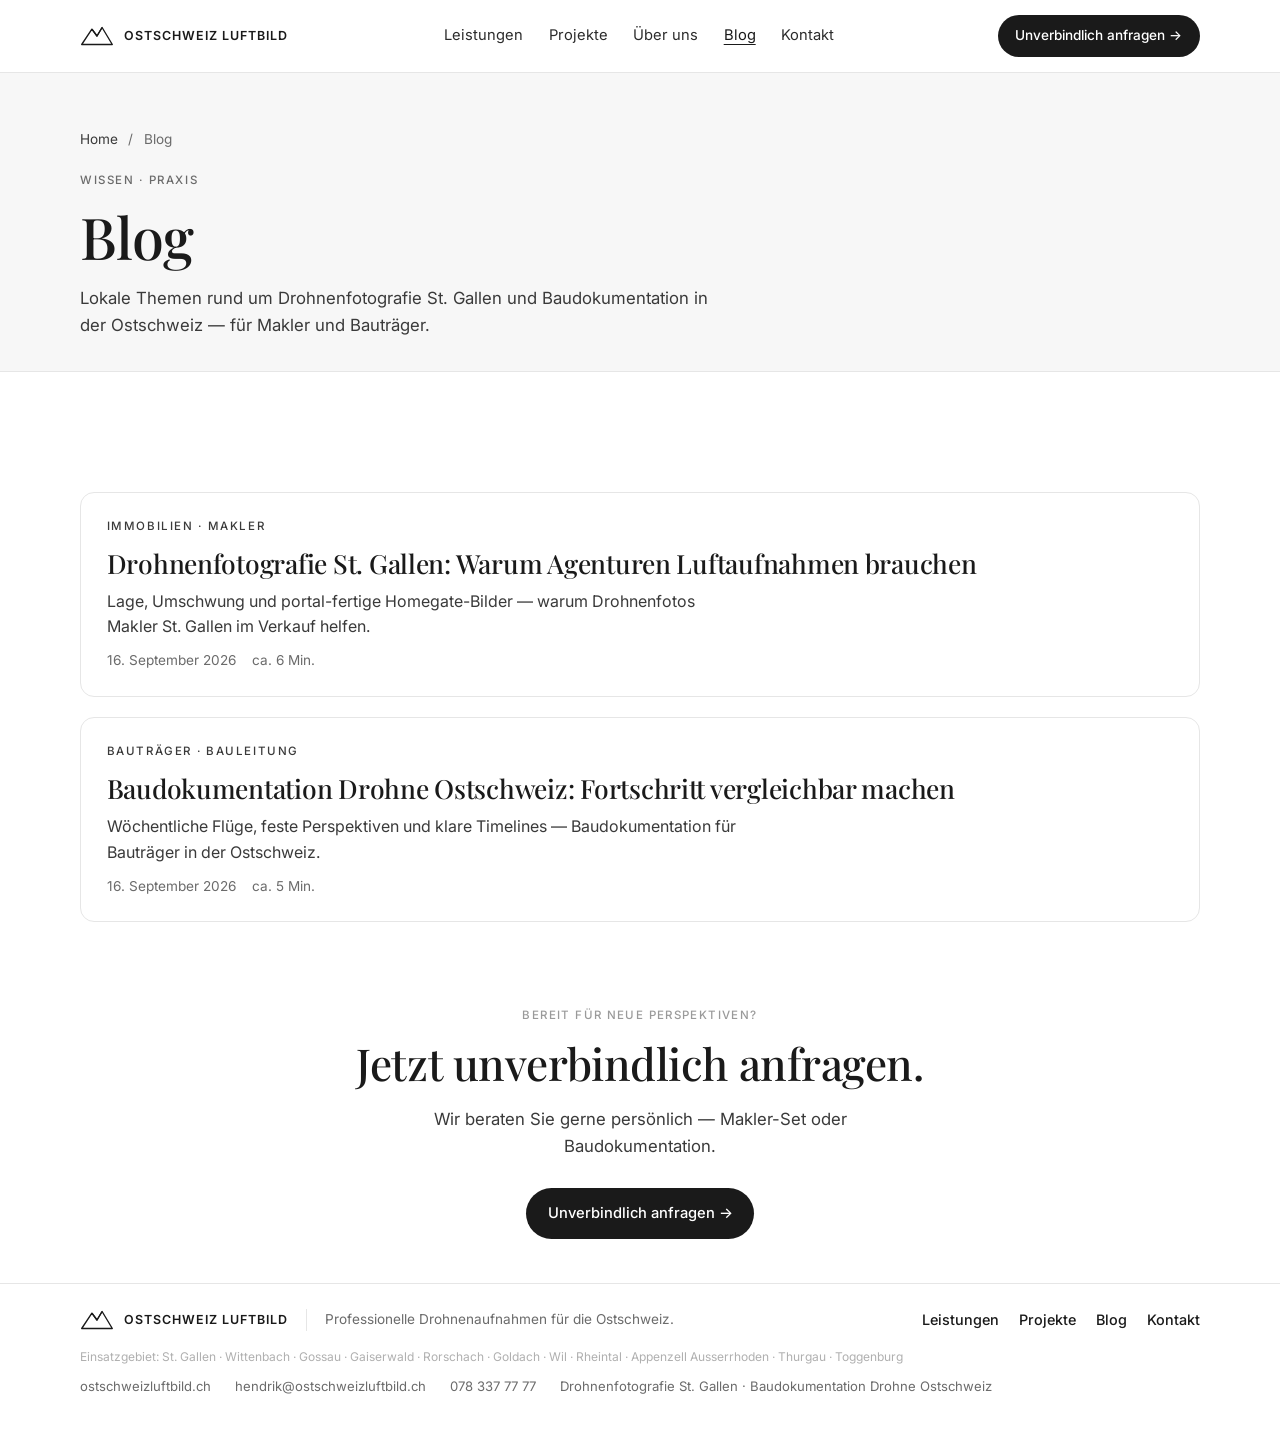
==== commit 7025c434: "Hide mobile hero stats, move Versichert into FAQ, center Kontakt form, add phone" ====
--- a/blog/index.html
+++ b/blog/index.html
@@ -80,9 +80,9 @@
         <li><a href="../#projekte">Projekte</a></li>
         <li><a href="../#ueber-uns">Über uns</a></li>
         <li><a class="is-active" href="./">Blog</a></li>
-        <li><a href="../kontakt.html">Kontakt</a></li>
+        <li><a href="../kontakt.html#anfrage">Kontakt</a></li>
       </ul>
-      <a class="btn btn--dark btn--nav nav-cta" href="../kontakt.html">Unverbindlich anfragen →</a>
+      <a class="btn btn--dark btn--nav nav-cta" href="../kontakt.html#anfrage">Unverbindlich anfragen →</a>
     </div>
   </header>
 
@@ -127,7 +127,7 @@
           <p class="eyebrow">Bereit für neue Perspektiven?</p>
           <h2 id="cta-title">Jetzt unverbindlich anfragen.</h2>
           <p class="lead">Wir beraten Sie gerne persönlich — Makler-Set oder Baudokumentation.</p>
-          <a class="btn btn--dark" href="../kontakt.html">Unverbindlich anfragen →</a>
+          <a class="btn btn--dark" href="../kontakt.html#anfrage">Unverbindlich anfragen →</a>
         </div>
       </section>
 
@@ -145,13 +145,14 @@
               <li><a href="../#leistungen">Leistungen</a></li>
               <li><a href="../#projekte">Projekte</a></li>
               <li><a href="./">Blog</a></li>
-              <li><a href="../kontakt.html">Kontakt</a></li>
+              <li><a href="../kontakt.html#anfrage">Kontakt</a></li>
             </ul>
           </div>
           <p class="footer-geo">Einsatzgebiet: St. Gallen · Wittenbach · Gossau · Gaiserwald · Rorschach · Goldach · Wil · Rheintal · Appenzell Ausserrhoden · Thurgau · Toggenburg</p>
           <div class="footer-meta">
             <span>ostschweizluftbild.ch</span>
             <a href="mailto:hendrik@ostschweizluftbild.ch">hendrik@ostschweizluftbild.ch</a>
+            <a class="phone-link" href="tel:+41783377777">078 337 77 77</a>
             <span>Drohnenfotografie St. Gallen · Baudokumentation Drohne Ostschweiz</span>
           </div>
         </div>
--- a/styles.css
+++ b/styles.css
@@ -670,9 +670,13 @@
   .bazl-badges { flex-direction: row; flex-wrap: wrap; gap: 1.25rem; }
   .footer-brand .tag { border-left: 0; padding-left: 0; width: 100%; }
 }
+@media (max-width: 767px) {
+  .hero-stats { display: none !important; }
+  .hero__content { padding-bottom: 2.5rem; }
+}
 @media (max-width: 560px) {
   .trust-row { grid-template-columns: 1fr; }
-  .hero { min-height: 78vh; }
+  .hero { min-height: 72vh; }
   .carousel__btn { display: none; }
   .carousel { grid-template-columns: 1fr; }
 }
@@ -942,3 +946,39 @@
   overflow: hidden; clip: rect(0,0,0,0);
   white-space: nowrap; border: 0;
 }
+
+
+/* Kontakt: form lands centered in viewport when arriving via CTA */
+#anfrage {
+  scroll-margin-top: 0;
+}
+.kontakt-page .page-hero {
+  padding-top: calc(var(--nav-h) + 1.25rem);
+  padding-bottom: 1rem;
+}
+.kontakt-page .page-hero .lead {
+  margin-bottom: 0;
+  font-size: .98rem;
+}
+.kontakt-page .section#formular {
+  padding-top: 1.25rem;
+  padding-bottom: 3rem;
+}
+.kontakt-page form#anfrage {
+  scroll-margin-top: 5.5rem;
+}
+.phone-link {
+  display: block;
+  margin-top: .35rem;
+  color: var(--accent);
+  font-weight: 500;
+  text-decoration: none;
+}
+.phone-link:hover { opacity: .85; }
+.contact-card .phone-link { font-size: 1.05rem; }
+.footer-meta .phone-link {
+  display: inline;
+  margin-top: 0;
+  color: var(--muted);
+  font-weight: 400;
+}
